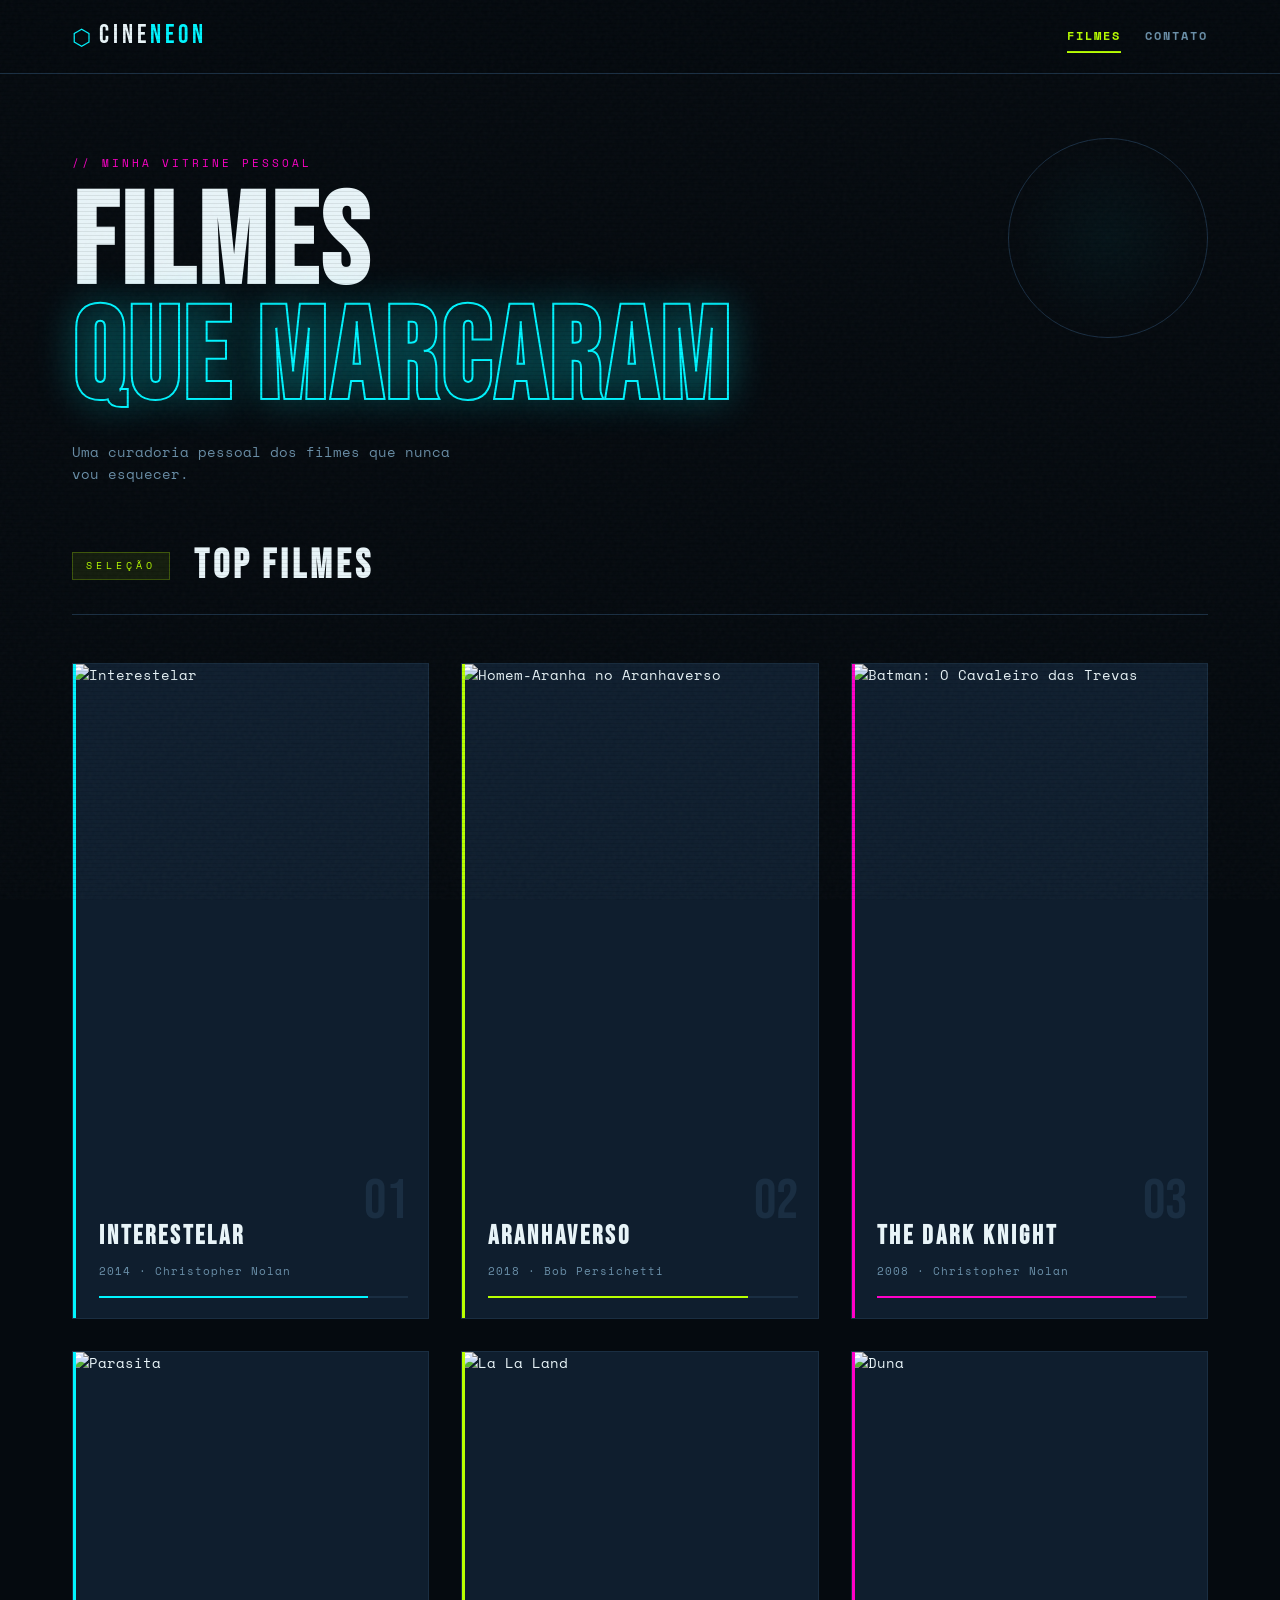
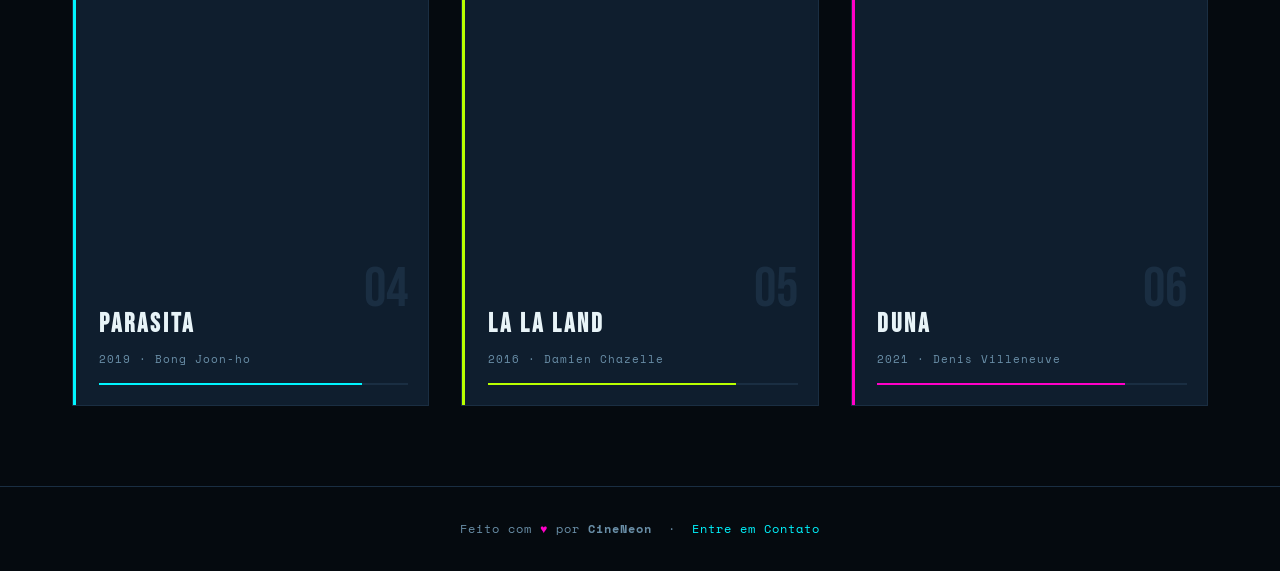
==== index.html @ 683c7df0 "Rename index (3).html to index.html" ====
<!DOCTYPE html>
<html lang="pt-BR">
<head>
  <meta charset="UTF-8" />
  <meta name="viewport" content="width=device-width, initial-scale=1.0" />
  <title>CineNeon — Filmes Favoritos</title>
  <link rel="preconnect" href="https://fonts.googleapis.com" />
  <link href="https://fonts.googleapis.com/css2?family=Bebas+Neue&family=Space+Mono:ital,wght@0,400;0,700;1,400&display=swap" rel="stylesheet" />
  <link rel="stylesheet" href="style.css" />
</head>
<body>

  <div class="scanlines"></div>
  <div class="noise"></div>

  <header>
    <div class="header-inner">
      <div class="logo">
        <span class="logo-icon">⬡</span>
        <span class="logo-text">CINE<em>NEON</em></span>
      </div>
      <nav>
        <a href="index.html" class="nav-link active">Filmes</a>
        <a href="contato.html" class="nav-link">Contato</a>
      </nav>
    </div>
  </header>

  <main>
    <section class="hero">
      <p class="hero-tag">// MINHA VITRINE PESSOAL</p>
      <h1 class="hero-title">FILMES<br/><span class="highlight">QUE MARCARAM</span></h1>
      <p class="hero-sub">Uma curadoria pessoal dos filmes que nunca vou esquecer.</p>
      <div class="hero-deco"></div>
    </section>

    <section class="movies-section">
      <div class="section-header">
        <span class="section-tag">SELEÇÃO</span>
        <h2>TOP FILMES</h2>
      </div>

      <div class="cards-grid">

        <!-- Card 1 -->
        <article class="card" data-index="01">
          <div class="card-img-wrap">
            <img src="https://upload.wikimedia.org/wikipedia/en/0/0c/Interstellar_film_poster.jpg" alt="Interestelar" loading="lazy" />
            <div class="card-overlay">
              <span class="card-genre">Sci-Fi · Drama</span>
              <button class="btn-watch" onclick="mostrarAlerta('Interestelar', 2014, '⭐ 8.7/10')">VER DETALHES</button>
            </div>
          </div>
          <div class="card-body">
            <span class="card-number">01</span>
            <h3 class="card-title">INTERESTELAR</h3>
            <p class="card-year">2014 · Christopher Nolan</p>
            <div class="card-bar"><span style="width: 87%"></span></div>
          </div>
        </article>

        <!-- Card 2 -->
        <article class="card card--alt" data-index="02">
          <div class="card-img-wrap">
            <img src="https://upload.wikimedia.org/wikipedia/en/1/1e/Spider-Man_Into_the_Spider-Verse.png" alt="Homem-Aranha no Aranhaverso" loading="lazy" />
            <div class="card-overlay">
              <span class="card-genre">Animação · Ação</span>
              <button class="btn-watch" onclick="mostrarAlerta('Homem-Aranha no Aranhaverso', 2018, '⭐ 8.4/10')">VER DETALHES</button>
            </div>
          </div>
          <div class="card-body">
            <span class="card-number">02</span>
            <h3 class="card-title">ARANHAVERSO</h3>
            <p class="card-year">2018 · Bob Persichetti</p>
            <div class="card-bar"><span style="width: 84%"></span></div>
          </div>
        </article>

        <!-- Card 3 -->
        <article class="card card--accent" data-index="03">
          <div class="card-img-wrap">
            <img src="https://upload.wikimedia.org/wikipedia/en/8/8a/The_Dark_Knight_%282008_film%29.jpg" alt="Batman: O Cavaleiro das Trevas" loading="lazy" />
            <div class="card-overlay">
              <span class="card-genre">Ação · Crime</span>
              <button class="btn-watch" onclick="mostrarAlerta('Batman: O Cavaleiro das Trevas', 2008, '⭐ 9.0/10')">VER DETALHES</button>
            </div>
          </div>
          <div class="card-body">
            <span class="card-number">03</span>
            <h3 class="card-title">THE DARK KNIGHT</h3>
            <p class="card-year">2008 · Christopher Nolan</p>
            <div class="card-bar"><span style="width: 90%"></span></div>
          </div>
        </article>

        <!-- Card 4 -->
        <article class="card" data-index="04">
          <div class="card-img-wrap">
            <img src="https://upload.wikimedia.org/wikipedia/en/a/a7/Parasite_%282019_film%29.png" alt="Parasita" loading="lazy" />
            <div class="card-overlay">
              <span class="card-genre">Drama · Thriller</span>
              <button class="btn-watch" onclick="mostrarAlerta('Parasita', 2019, '⭐ 8.5/10')">VER DETALHES</button>
            </div>
          </div>
          <div class="card-body">
            <span class="card-number">04</span>
            <h3 class="card-title">PARASITA</h3>
            <p class="card-year">2019 · Bong Joon-ho</p>
            <div class="card-bar"><span style="width: 85%"></span></div>
          </div>
        </article>

        <!-- Card 5 -->
        <article class="card card--alt" data-index="05">
          <div class="card-img-wrap">
            <img src="https://upload.wikimedia.org/wikipedia/en/3/3b/La_La_Land_%28film%29.png" alt="La La Land" loading="lazy" />
            <div class="card-overlay">
              <span class="card-genre">Musical · Romance</span>
              <button class="btn-watch" onclick="mostrarAlerta('La La Land', 2016, '⭐ 8.0/10')">VER DETALHES</button>
            </div>
          </div>
          <div class="card-body">
            <span class="card-number">05</span>
            <h3 class="card-title">LA LA LAND</h3>
            <p class="card-year">2016 · Damien Chazelle</p>
            <div class="card-bar"><span style="width: 80%"></span></div>
          </div>
        </article>

        <!-- Card 6 -->
        <article class="card card--accent" data-index="06">
          <div class="card-img-wrap">
            <img src="https://upload.wikimedia.org/wikipedia/en/b/b9/Dune_Poster_2021.jpg" alt="Duna" loading="lazy" />
            <div class="card-overlay">
              <span class="card-genre">Sci-Fi · Épico</span>
              <button class="btn-watch" onclick="mostrarAlerta('Duna', 2021, '⭐ 8.0/10')">VER DETALHES</button>
            </div>
          </div>
          <div class="card-body">
            <span class="card-number">06</span>
            <h3 class="card-title">DUNA</h3>
            <p class="card-year">2021 · Denis Villeneuve</p>
            <div class="card-bar"><span style="width: 80%"></span></div>
          </div>
        </article>

      </div>
    </section>
  </main>

  <footer>
    <p>Feito com <span class="heart">♥</span> por <strong>CineNeon</strong> &nbsp;·&nbsp; <a href="contato.html">Entre em Contato</a></p>
  </footer>

  <!-- Modal -->
  <div id="modal" class="modal hidden">
    <div class="modal-box">
      <button class="modal-close" onclick="fecharModal()">✕</button>
      <p class="modal-tag">// DETALHES DO FILME</p>
      <h2 id="modal-title"></h2>
      <p id="modal-year"></p>
      <p id="modal-rating"></p>
      <button class="btn-modal-ok" onclick="fecharModal()">FECHAR</button>
    </div>
  </div>

  <script src="script.js"></script>
</body>
</html>
---- style.css ----
/* ===========================
   CINENEON — STYLES
   Paleta: Ácido Neon sobre Escuro
   Cores: Ciano, Lima, Magenta, Laranja
=========================== */

:root {
  --bg:       #050a0f;
  --bg2:      #080f17;
  --bg3:      #0d1821;
  --surface:  #0f1e2e;
  --border:   #1a2e42;

  --cyan:     #00f5ff;
  --lime:     #b8ff00;
  --magenta:  #ff00c8;
  --orange:   #ff6b00;
  --yellow:   #ffe600;

  --text:     #e8f4f8;
  --text-dim: #6a8fa8;

  --font-display: 'Bebas Neue', sans-serif;
  --font-body:    'Space Mono', monospace;
}

*, *::before, *::after { box-sizing: border-box; margin: 0; padding: 0; }

html { scroll-behavior: smooth; }

body {
  background: var(--bg);
  color: var(--text);
  font-family: var(--font-body);
  font-size: 14px;
  line-height: 1.6;
  overflow-x: hidden;
  position: relative;
}

/* ── Atmospheric effects ─────────────── */
.scanlines {
  pointer-events: none;
  position: fixed; inset: 0; z-index: 999;
  background: repeating-linear-gradient(
    to bottom,
    transparent 0px,
    transparent 3px,
    rgba(0,0,0,0.08) 3px,
    rgba(0,0,0,0.08) 4px
  );
}

.noise {
  pointer-events: none;
  position: fixed; inset: 0; z-index: 998;
  opacity: 0.03;
  background-image: url("data:image/svg+xml,%3Csvg viewBox='0 0 256 256' xmlns='http://www.w3.org/2000/svg'%3E%3Cfilter id='noise'%3E%3CfeTurbulence type='fractalNoise' baseFrequency='0.9' numOctaves='4' stitchTiles='stitch'/%3E%3C/filter%3E%3Crect width='100%25' height='100%25' filter='url(%23noise)'/%3E%3C/svg%3E");
  background-repeat: repeat;
}

/* ── HEADER ──────────────────────────── */
header {
  position: sticky; top: 0; z-index: 100;
  background: rgba(5,10,15,0.92);
  backdrop-filter: blur(12px);
  border-bottom: 1px solid var(--border);
}

.header-inner {
  max-width: 1200px; margin: 0 auto;
  padding: 1rem 2rem;
  display: flex; align-items: center; justify-content: space-between;
}

.logo {
  display: flex; align-items: center; gap: 0.5rem;
  text-decoration: none;
}

.logo-icon {
  color: var(--cyan);
  font-size: 1.4rem;
  animation: pulse 2s ease-in-out infinite;
}

@keyframes pulse {
  0%, 100% { opacity: 1; text-shadow: 0 0 8px var(--cyan); }
  50%       { opacity: 0.6; text-shadow: none; }
}

.logo-text {
  font-family: var(--font-display);
  font-size: 1.6rem;
  letter-spacing: 4px;
  color: var(--text);
}
.logo-text em {
  font-style: normal;
  color: var(--cyan);
}

nav { display: flex; gap: 1.5rem; }

.nav-link {
  font-family: var(--font-body);
  font-size: 0.75rem;
  font-weight: 700;
  letter-spacing: 2px;
  text-transform: uppercase;
  text-decoration: none;
  color: var(--text-dim);
  padding: 0.4rem 0;
  border-bottom: 2px solid transparent;
  transition: color .2s, border-color .2s;
}
.nav-link:hover,
.nav-link.active {
  color: var(--lime);
  border-color: var(--lime);
}

/* ── HERO ────────────────────────────── */
.hero {
  max-width: 1200px; margin: 0 auto;
  padding: 5rem 2rem 3rem;
  position: relative;
}

.hero-tag {
  font-size: 0.7rem;
  letter-spacing: 3px;
  color: var(--magenta);
  margin-bottom: 1rem;
}

.hero-title {
  font-family: var(--font-display);
  font-size: clamp(4rem, 10vw, 8rem);
  line-height: 0.9;
  letter-spacing: 4px;
  color: var(--text);
  margin-bottom: 1.5rem;
}

.hero-title .highlight {
  color: transparent;
  -webkit-text-stroke: 2px var(--cyan);
  text-shadow: 0 0 40px rgba(0,245,255,0.3);
}

.hero-sub {
  font-size: 0.85rem;
  color: var(--text-dim);
  max-width: 400px;
}

.hero-deco {
  position: absolute; right: 2rem; top: 4rem;
  width: 200px; height: 200px;
  border: 1px solid var(--border);
  border-radius: 50%;
  background: radial-gradient(circle, rgba(0,245,255,0.04) 0%, transparent 70%);
  animation: spin 20s linear infinite;
}

@keyframes spin { to { transform: rotate(360deg); } }

/* ── MOVIES SECTION ──────────────────── */
.movies-section {
  max-width: 1200px; margin: 0 auto;
  padding: 0 2rem 5rem;
}

.section-header {
  display: flex; align-items: center; gap: 1.5rem;
  margin-bottom: 3rem;
  padding-bottom: 1rem;
  border-bottom: 1px solid var(--border);
}

.section-tag {
  font-size: 0.65rem;
  letter-spacing: 4px;
  color: var(--lime);
  background: rgba(184,255,0,0.08);
  border: 1px solid rgba(184,255,0,0.25);
  padding: 0.3rem 0.8rem;
}

.section-header h2 {
  font-family: var(--font-display);
  font-size: 2.5rem;
  letter-spacing: 4px;
  color: var(--text);
}

/* ── CARDS GRID ──────────────────────── */
.cards-grid {
  display: grid;
  grid-template-columns: repeat(auto-fill, minmax(280px, 1fr));
  gap: 2rem;
}

.card {
  background: var(--surface);
  border: 1px solid var(--border);
  overflow: hidden;
  position: relative;
  transition: transform .3s ease, box-shadow .3s ease;
  cursor: pointer;
}

.card::before {
  content: '';
  position: absolute; top: 0; left: 0;
  width: 3px; height: 100%;
  background: var(--cyan);
  transition: width .3s;
  z-index: 1;
}
.card--alt::before  { background: var(--lime); }
.card--accent::before { background: var(--magenta); }

.card:hover {
  transform: translateY(-6px);
  box-shadow: 0 20px 50px rgba(0,0,0,0.6),
              0 0 30px rgba(0,245,255,0.08);
}
.card--alt:hover  { box-shadow: 0 20px 50px rgba(0,0,0,0.6), 0 0 30px rgba(184,255,0,0.08); }
.card--accent:hover { box-shadow: 0 20px 50px rgba(0,0,0,0.6), 0 0 30px rgba(255,0,200,0.08); }

.card-img-wrap {
  position: relative;
  overflow: hidden;
  aspect-ratio: 2/3;
}

.card-img-wrap img {
  width: 100%; height: 100%;
  object-fit: cover;
  display: block;
  transition: transform .4s ease, filter .4s ease;
}

.card:hover .card-img-wrap img {
  transform: scale(1.05);
  filter: brightness(0.4);
}

.card-overlay {
  position: absolute; inset: 0;
  display: flex; flex-direction: column;
  align-items: center; justify-content: flex-end;
  padding: 2rem;
  opacity: 0;
  transition: opacity .3s;
}

.card:hover .card-overlay { opacity: 1; }

.card-genre {
  font-size: 0.65rem;
  letter-spacing: 2px;
  text-transform: uppercase;
  color: var(--text-dim);
  margin-bottom: 1rem;
}

.btn-watch {
  font-family: var(--font-body);
  font-size: 0.7rem;
  font-weight: 700;
  letter-spacing: 2px;
  background: transparent;
  color: var(--cyan);
  border: 1px solid var(--cyan);
  padding: 0.6rem 1.4rem;
  cursor: pointer;
  transition: background .2s, color .2s;
}
.card--alt .btn-watch  { color: var(--lime); border-color: var(--lime); }
.card--accent .btn-watch { color: var(--magenta); border-color: var(--magenta); }

.btn-watch:hover {
  background: var(--cyan);
  color: var(--bg);
}
.card--alt .btn-watch:hover  { background: var(--lime); color: var(--bg); }
.card--accent .btn-watch:hover { background: var(--magenta); color: var(--bg); }

.card-body {
  padding: 1.25rem 1.25rem 1.25rem 1.6rem;
  position: relative;
}

.card-number {
  position: absolute; top: -1.4rem; right: 1.25rem;
  font-family: var(--font-display);
  font-size: 3.5rem;
  color: var(--border);
  line-height: 1;
  pointer-events: none;
}

.card-title {
  font-family: var(--font-display);
  font-size: 1.6rem;
  letter-spacing: 3px;
  color: var(--text);
  margin-bottom: 0.25rem;
}

.card-year {
  font-size: 0.7rem;
  color: var(--text-dim);
  letter-spacing: 1px;
  margin-bottom: 1rem;
}

.card-bar {
  height: 2px;
  background: var(--border);
  overflow: hidden;
}
.card-bar span {
  display: block;
  height: 100%;
  background: var(--cyan);
  animation: barIn 1s ease forwards;
}
.card--alt .card-bar span  { background: var(--lime); }
.card--accent .card-bar span { background: var(--magenta); }

@keyframes barIn { from { width: 0 !important; } }

/* ── MODAL ───────────────────────────── */
.modal {
  position: fixed; inset: 0; z-index: 200;
  background: rgba(0,0,0,0.85);
  display: flex; align-items: center; justify-content: center;
  backdrop-filter: blur(8px);
  animation: fadeIn .2s ease;
}
.modal.hidden { display: none; }

@keyframes fadeIn { from { opacity: 0; } }

.modal-box {
  background: var(--surface);
  border: 1px solid var(--cyan);
  padding: 3rem;
  max-width: 480px; width: 90%;
  position: relative;
  box-shadow: 0 0 60px rgba(0,245,255,0.15);
  animation: slideUp .3s ease;
}

@keyframes slideUp { from { transform: translateY(20px); opacity: 0; } }

.modal-close {
  position: absolute; top: 1rem; right: 1rem;
  background: none; border: none;
  color: var(--text-dim); font-size: 1.2rem;
  cursor: pointer; transition: color .2s;
}
.modal-close:hover { color: var(--magenta); }

.modal-tag {
  font-size: 0.65rem;
  letter-spacing: 3px;
  color: var(--cyan);
  margin-bottom: 1rem;
}

.modal-box h2 {
  font-family: var(--font-display);
  font-size: 2.5rem;
  letter-spacing: 3px;
  margin-bottom: 0.75rem;
}

.modal-box p {
  color: var(--text-dim);
  font-size: 0.85rem;
  margin-bottom: 0.4rem;
}

/* ── CONTACT PAGE ────────────────────── */
.contact-main { max-width: 1200px; margin: 0 auto; padding: 0 2rem; }

.contact-hero {
  padding: 5rem 0 3rem;
}

.contact-section { padding-bottom: 5rem; }

.contact-grid {
  display: grid;
  grid-template-columns: 1fr 2fr;
  gap: 3rem;
  align-items: start;
}

@media (max-width: 768px) {
  .contact-grid { grid-template-columns: 1fr; }
}

.contact-info {
  display: flex; flex-direction: column; gap: 2rem;
  padding: 2rem;
  background: var(--surface);
  border: 1px solid var(--border);
  border-top: 3px solid var(--lime);
}

.info-block {
  display: flex; align-items: flex-start; gap: 1rem;
}

.info-icon {
  color: var(--lime);
  font-size: 1.2rem;
  flex-shrink: 0;
}

.info-block h4 {
  font-family: var(--font-body);
  font-size: 0.65rem;
  letter-spacing: 3px;
  color: var(--text-dim);
  margin-bottom: 0.25rem;
}

.info-block p {
  font-size: 0.85rem;
  color: var(--text);
}

.contact-deco {
  margin-top: auto;
  padding-top: 2rem;
  border-top: 1px solid var(--border);
}
.contact-deco span {
  font-family: var(--font-display);
  font-size: 1.8rem;
  letter-spacing: 4px;
  color: transparent;
  -webkit-text-stroke: 1px var(--magenta);
  opacity: 0.4;
}

/* ── FORM ────────────────────────────── */
.form-wrap {
  background: var(--surface);
  border: 1px solid var(--border);
  border-top: 3px solid var(--cyan);
  padding: 2.5rem;
}

.form-group {
  margin-bottom: 1.75rem;
}

.form-group label {
  display: block;
  font-size: 0.65rem;
  letter-spacing: 3px;
  color: var(--cyan);
  margin-bottom: 0.6rem;
}

.form-group input,
.form-group textarea {
  width: 100%;
  background: var(--bg2);
  border: 1px solid var(--border);
  border-bottom: 1px solid var(--cyan);
  color: var(--text);
  font-family: var(--font-body);
  font-size: 0.85rem;
  padding: 0.85rem 1rem;
  outline: none;
  transition: border-color .2s, box-shadow .2s;
  resize: vertical;
}

.form-group input:focus,
.form-group textarea:focus {
  border-color: var(--cyan);
  box-shadow: 0 0 0 3px rgba(0,245,255,0.06);
}

.form-group input::placeholder,
.form-group textarea::placeholder {
  color: var(--text-dim);
  font-size: 0.75rem;
}

.btn-submit {
  font-family: var(--font-body);
  font-size: 0.75rem;
  font-weight: 700;
  letter-spacing: 3px;
  background: var(--cyan);
  color: var(--bg);
  border: none;
  padding: 1rem 2rem;
  cursor: pointer;
  display: inline-flex; align-items: center; gap: 0.75rem;
  transition: background .2s, transform .15s;
  width: 100%;
  justify-content: center;
}

.btn-submit:hover {
  background: var(--lime);
  transform: translateY(-2px);
}

.btn-arrow { font-size: 1rem; }

/* ── SUCCESS STATE ───────────────────── */
.form-success {
  text-align: center;
  padding: 3rem 2rem;
}
.form-success.hidden { display: none; }

.success-icon {
  display: inline-flex;
  width: 3.5rem; height: 3.5rem;
  align-items: center; justify-content: center;
  border: 2px solid var(--lime);
  color: var(--lime);
  font-size: 1.5rem;
  border-radius: 50%;
  margin-bottom: 1.5rem;
  animation: scaleIn .4s ease;
}

@keyframes scaleIn { from { transform: scale(0); } }

.form-success h3 {
  font-family: var(--font-display);
  font-size: 2rem;
  letter-spacing: 3px;
  color: var(--lime);
  margin-bottom: 0.5rem;
}

.form-success p {
  color: var(--text-dim);
  font-size: 0.85rem;
}

/* ── FOOTER ──────────────────────────── */
footer {
  border-top: 1px solid var(--border);
  padding: 2rem;
  text-align: center;
  font-size: 0.75rem;
  color: var(--text-dim);
  letter-spacing: 1px;
}

footer a {
  color: var(--cyan);
  text-decoration: none;
}
footer a:hover { color: var(--lime); }

.heart { color: var(--magenta); }

/* ── MODAL BUTTON ───────────────────── */
.btn-modal-ok {
  font-family: var(--font-body);
  font-size: 0.7rem;
  font-weight: 700;
  letter-spacing: 2px;
  background: transparent;
  color: var(--cyan);
  border: 1px solid var(--cyan);
  padding: 0.7rem 1.5rem;
  cursor: pointer;
  margin-top: 1.5rem;
  transition: background .2s, color .2s;
}
.btn-modal-ok:hover { background: var(--cyan); color: var(--bg); }

/* ── RESPONSIVE ──────────────────────── */
@media (max-width: 600px) {
  .header-inner { padding: 1rem; }
  .hero, .movies-section { padding-left: 1rem; padding-right: 1rem; }
  .hero-deco { display: none; }
  .cards-grid { grid-template-columns: 1fr; }
  .modal-box { padding: 2rem 1.5rem; }
}
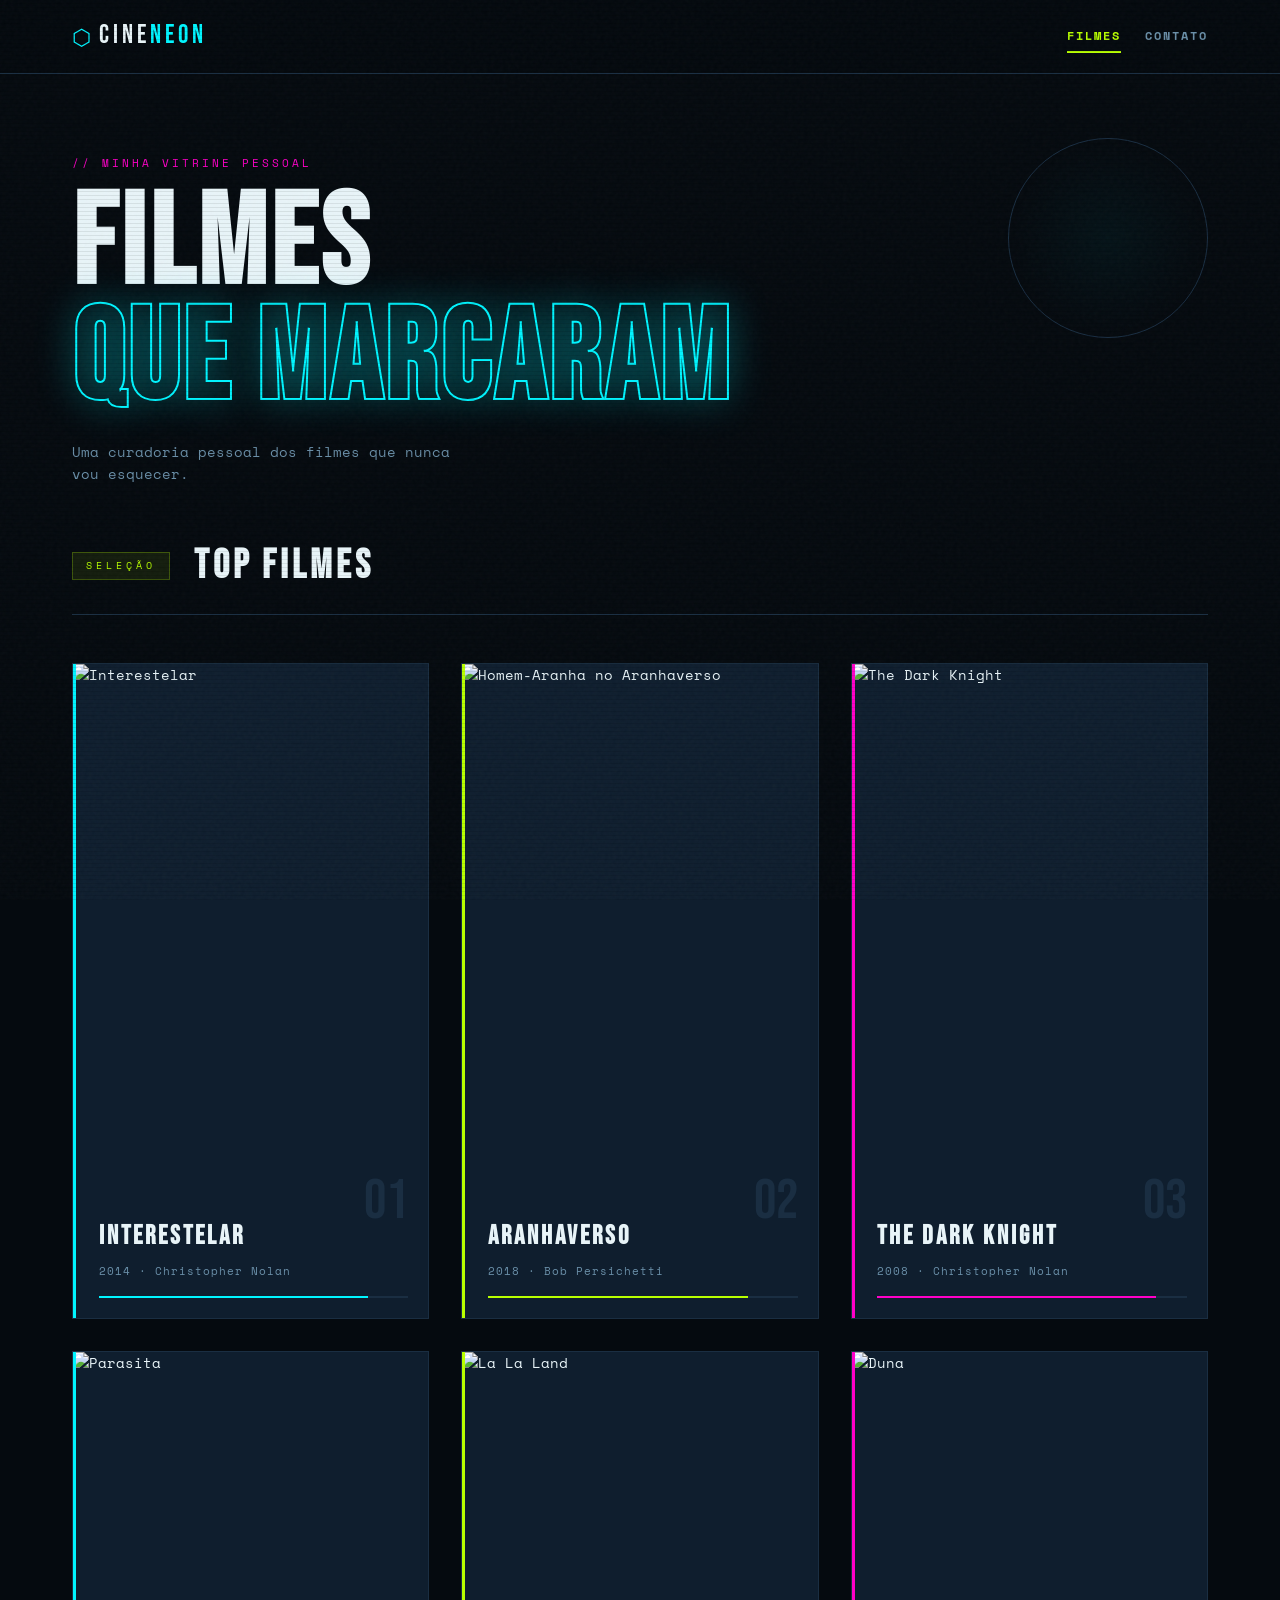
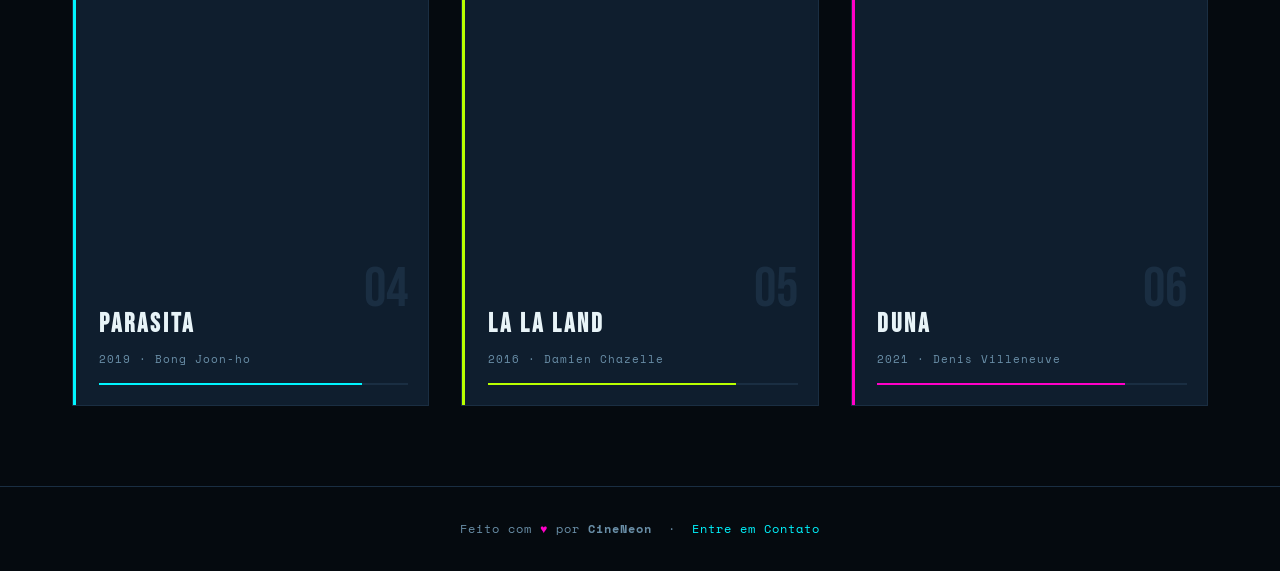
==== commit a4770658: "Rename index (5).html to index.html" ====
--- a/index.html
+++ b/index.html
@@ -45,7 +45,7 @@
         <!-- Card 1 -->
         <article class="card" data-index="01">
           <div class="card-img-wrap">
-            <img src="https://upload.wikimedia.org/wikipedia/en/0/0c/Interstellar_film_poster.jpg" alt="Interestelar" loading="lazy" />
+            <img src="img/interstellar.jpg" alt="Interestelar" loading="lazy" />
             <div class="card-overlay">
               <span class="card-genre">Sci-Fi · Drama</span>
               <button class="btn-watch" onclick="mostrarAlerta('Interestelar', 2014, '⭐ 8.7/10')">VER DETALHES</button>
@@ -62,7 +62,7 @@
         <!-- Card 2 -->
         <article class="card card--alt" data-index="02">
           <div class="card-img-wrap">
-            <img src="https://upload.wikimedia.org/wikipedia/en/1/1e/Spider-Man_Into_the_Spider-Verse.png" alt="Homem-Aranha no Aranhaverso" loading="lazy" />
+            <img src="img/aranhaverso.jpg" alt="Homem-Aranha no Aranhaverso" loading="lazy" />
             <div class="card-overlay">
               <span class="card-genre">Animação · Ação</span>
               <button class="btn-watch" onclick="mostrarAlerta('Homem-Aranha no Aranhaverso', 2018, '⭐ 8.4/10')">VER DETALHES</button>
@@ -79,7 +79,7 @@
         <!-- Card 3 -->
         <article class="card card--accent" data-index="03">
           <div class="card-img-wrap">
-            <img src="https://upload.wikimedia.org/wikipedia/en/8/8a/The_Dark_Knight_%282008_film%29.jpg" alt="Batman: O Cavaleiro das Trevas" loading="lazy" />
+            <img src="img/darkknight.jpg" alt="The Dark Knight" loading="lazy" />
             <div class="card-overlay">
               <span class="card-genre">Ação · Crime</span>
               <button class="btn-watch" onclick="mostrarAlerta('Batman: O Cavaleiro das Trevas', 2008, '⭐ 9.0/10')">VER DETALHES</button>
@@ -96,7 +96,7 @@
         <!-- Card 4 -->
         <article class="card" data-index="04">
           <div class="card-img-wrap">
-            <img src="https://upload.wikimedia.org/wikipedia/en/a/a7/Parasite_%282019_film%29.png" alt="Parasita" loading="lazy" />
+            <img src="img/parasita.jpg" alt="Parasita" loading="lazy" />
             <div class="card-overlay">
               <span class="card-genre">Drama · Thriller</span>
               <button class="btn-watch" onclick="mostrarAlerta('Parasita', 2019, '⭐ 8.5/10')">VER DETALHES</button>
@@ -113,7 +113,7 @@
         <!-- Card 5 -->
         <article class="card card--alt" data-index="05">
           <div class="card-img-wrap">
-            <img src="https://upload.wikimedia.org/wikipedia/en/3/3b/La_La_Land_%28film%29.png" alt="La La Land" loading="lazy" />
+            <img src="img/lalaland.jpg" alt="La La Land" loading="lazy" />
             <div class="card-overlay">
               <span class="card-genre">Musical · Romance</span>
               <button class="btn-watch" onclick="mostrarAlerta('La La Land', 2016, '⭐ 8.0/10')">VER DETALHES</button>
@@ -130,7 +130,7 @@
         <!-- Card 6 -->
         <article class="card card--accent" data-index="06">
           <div class="card-img-wrap">
-            <img src="https://upload.wikimedia.org/wikipedia/en/b/b9/Dune_Poster_2021.jpg" alt="Duna" loading="lazy" />
+            <img src="img/duna.jpg" alt="Duna" loading="lazy" />
             <div class="card-overlay">
               <span class="card-genre">Sci-Fi · Épico</span>
               <button class="btn-watch" onclick="mostrarAlerta('Duna', 2021, '⭐ 8.0/10')">VER DETALHES</button>
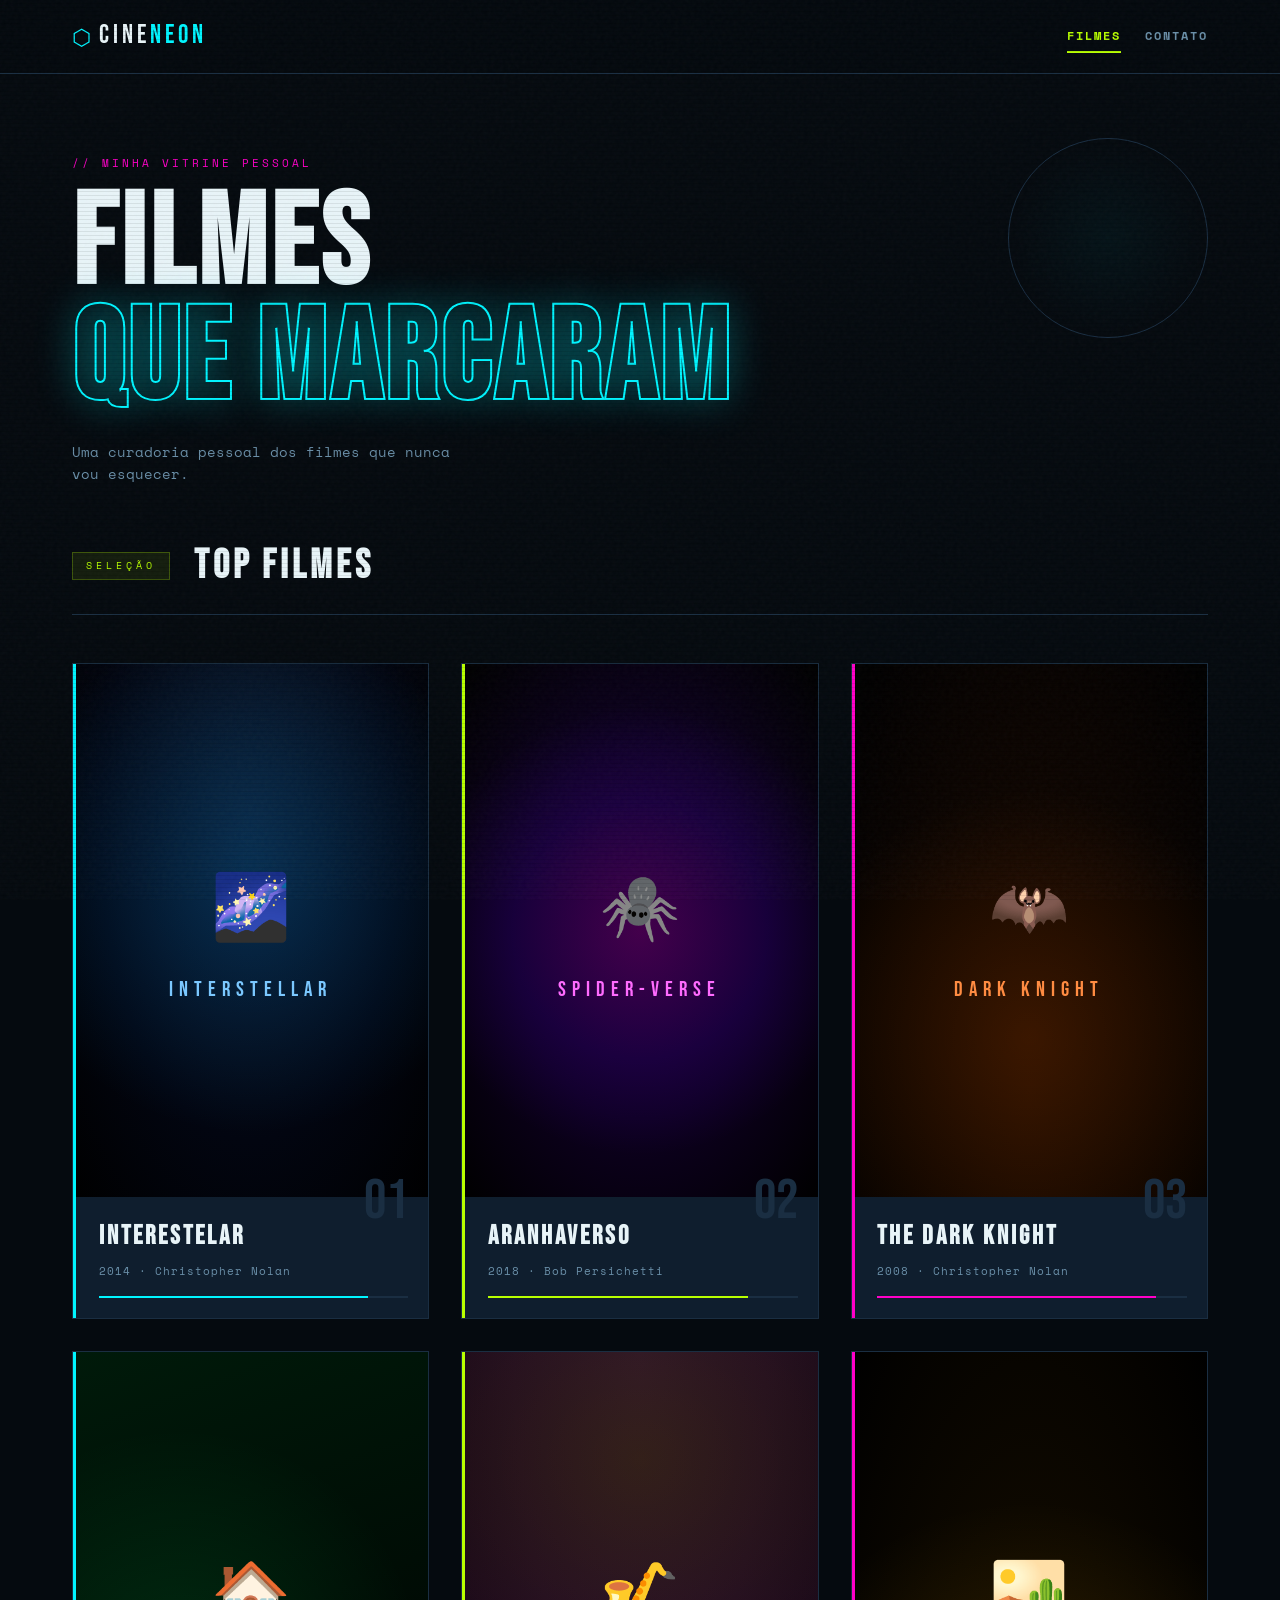
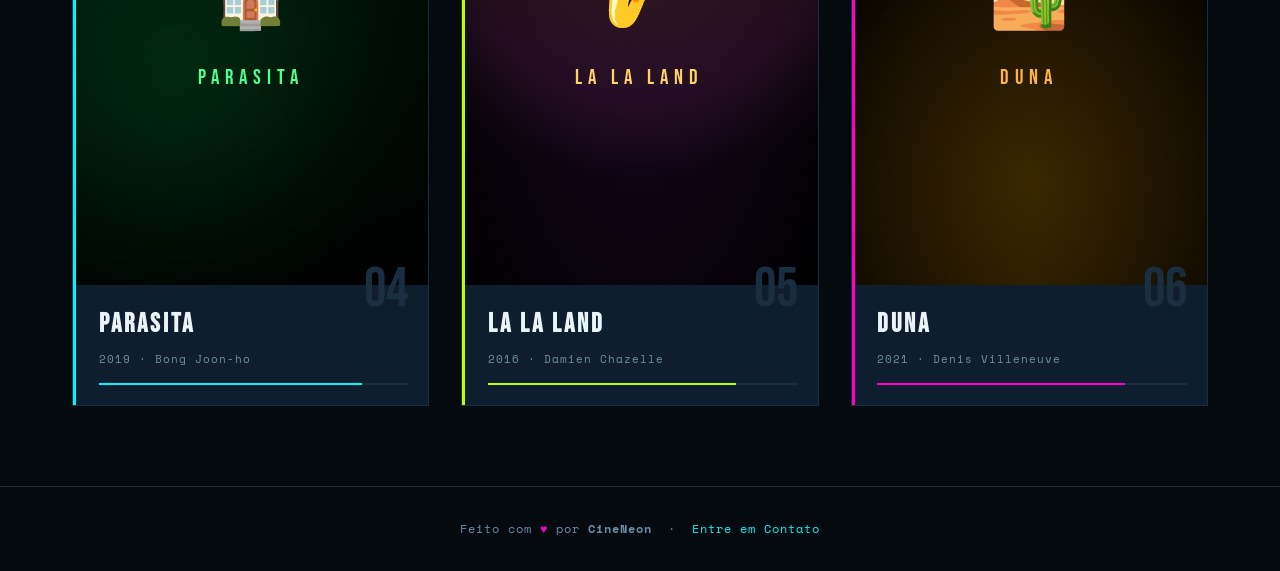
==== commit b762c7e9: "Rename index (6).html to index.html" ====
--- a/index.html
+++ b/index.html
@@ -45,7 +45,11 @@
         <!-- Card 1 -->
         <article class="card" data-index="01">
           <div class="card-img-wrap">
-            <img src="img/interstellar.jpg" alt="Interestelar" loading="lazy" />
+            <div class="poster poster--interstellar">
+              <div class="poster-glow"></div>
+              <span class="poster-icon">🌌</span>
+              <span class="poster-label">INTERSTELLAR</span>
+            </div>
             <div class="card-overlay">
               <span class="card-genre">Sci-Fi · Drama</span>
               <button class="btn-watch" onclick="mostrarAlerta('Interestelar', 2014, '⭐ 8.7/10')">VER DETALHES</button>
@@ -62,7 +66,11 @@
         <!-- Card 2 -->
         <article class="card card--alt" data-index="02">
           <div class="card-img-wrap">
-            <img src="img/aranhaverso.jpg" alt="Homem-Aranha no Aranhaverso" loading="lazy" />
+            <div class="poster poster--spiderman">
+              <div class="poster-glow"></div>
+              <span class="poster-icon">🕷️</span>
+              <span class="poster-label">SPIDER-VERSE</span>
+            </div>
             <div class="card-overlay">
               <span class="card-genre">Animação · Ação</span>
               <button class="btn-watch" onclick="mostrarAlerta('Homem-Aranha no Aranhaverso', 2018, '⭐ 8.4/10')">VER DETALHES</button>
@@ -79,7 +87,11 @@
         <!-- Card 3 -->
         <article class="card card--accent" data-index="03">
           <div class="card-img-wrap">
-            <img src="img/darkknight.jpg" alt="The Dark Knight" loading="lazy" />
+            <div class="poster poster--darkknight">
+              <div class="poster-glow"></div>
+              <span class="poster-icon">🦇</span>
+              <span class="poster-label">DARK KNIGHT</span>
+            </div>
             <div class="card-overlay">
               <span class="card-genre">Ação · Crime</span>
               <button class="btn-watch" onclick="mostrarAlerta('Batman: O Cavaleiro das Trevas', 2008, '⭐ 9.0/10')">VER DETALHES</button>
@@ -96,7 +108,11 @@
         <!-- Card 4 -->
         <article class="card" data-index="04">
           <div class="card-img-wrap">
-            <img src="img/parasita.jpg" alt="Parasita" loading="lazy" />
+            <div class="poster poster--parasita">
+              <div class="poster-glow"></div>
+              <span class="poster-icon">🏠</span>
+              <span class="poster-label">PARASITA</span>
+            </div>
             <div class="card-overlay">
               <span class="card-genre">Drama · Thriller</span>
               <button class="btn-watch" onclick="mostrarAlerta('Parasita', 2019, '⭐ 8.5/10')">VER DETALHES</button>
@@ -113,7 +129,11 @@
         <!-- Card 5 -->
         <article class="card card--alt" data-index="05">
           <div class="card-img-wrap">
-            <img src="img/lalaland.jpg" alt="La La Land" loading="lazy" />
+            <div class="poster poster--lalaland">
+              <div class="poster-glow"></div>
+              <span class="poster-icon">🎷</span>
+              <span class="poster-label">LA LA LAND</span>
+            </div>
             <div class="card-overlay">
               <span class="card-genre">Musical · Romance</span>
               <button class="btn-watch" onclick="mostrarAlerta('La La Land', 2016, '⭐ 8.0/10')">VER DETALHES</button>
@@ -130,7 +150,11 @@
         <!-- Card 6 -->
         <article class="card card--accent" data-index="06">
           <div class="card-img-wrap">
-            <img src="img/duna.jpg" alt="Duna" loading="lazy" />
+            <div class="poster poster--duna">
+              <div class="poster-glow"></div>
+              <span class="poster-icon">🏜️</span>
+              <span class="poster-label">DUNA</span>
+            </div>
             <div class="card-overlay">
               <span class="card-genre">Sci-Fi · Épico</span>
               <button class="btn-watch" onclick="mostrarAlerta('Duna', 2021, '⭐ 8.0/10')">VER DETALHES</button>
--- a/style.css
+++ b/style.css
@@ -589,6 +589,94 @@
 }
 .btn-modal-ok:hover { background: var(--cyan); color: var(--bg); }
 
+/* ── CSS POSTERS ─────────────────────────── */
+.poster {
+  width: 100%; height: 100%;
+  display: flex; flex-direction: column;
+  align-items: center; justify-content: center;
+  gap: 1rem;
+  position: relative;
+  overflow: hidden;
+  transition: filter .4s ease;
+}
+
+.card:hover .poster { filter: brightness(0.3); }
+
+.poster-glow {
+  position: absolute; inset: 0;
+  opacity: 0.6;
+  transition: opacity .4s;
+}
+.card:hover .poster-glow { opacity: 0; }
+
+.poster-icon {
+  font-size: 4rem;
+  z-index: 1;
+  animation: float 3s ease-in-out infinite;
+}
+
+@keyframes float {
+  0%, 100% { transform: translateY(0); }
+  50%       { transform: translateY(-10px); }
+}
+
+.poster-label {
+  font-family: var(--font-display);
+  font-size: 1.3rem;
+  letter-spacing: 6px;
+  z-index: 1;
+  text-align: center;
+  padding: 0 1rem;
+}
+
+.poster--interstellar {
+  background: radial-gradient(ellipse at 50% 30%, #0a1628 0%, #020510 60%, #000 100%);
+}
+.poster--interstellar .poster-glow {
+  background: radial-gradient(circle at 50% 40%, rgba(0,150,255,0.35) 0%, transparent 70%);
+}
+.poster--interstellar .poster-label { color: #7bc8ff; }
+
+.poster--spiderman {
+  background: radial-gradient(ellipse at 50% 50%, #1a0030 0%, #0d0020 50%, #000 100%);
+}
+.poster--spiderman .poster-glow {
+  background: radial-gradient(circle at 50% 50%, rgba(255,0,200,0.3) 0%, rgba(100,0,255,0.2) 40%, transparent 70%);
+}
+.poster--spiderman .poster-label { color: #ff6bff; }
+
+.poster--darkknight {
+  background: radial-gradient(ellipse at 50% 80%, #1a0a00 0%, #0d0500 50%, #000 100%);
+}
+.poster--darkknight .poster-glow {
+  background: radial-gradient(circle at 50% 70%, rgba(255,100,0,0.25) 0%, transparent 60%);
+}
+.poster--darkknight .poster-label { color: #ff8c42; }
+
+.poster--parasita {
+  background: linear-gradient(160deg, #001a0a 0%, #000d05 50%, #000 100%);
+}
+.poster--parasita .poster-glow {
+  background: radial-gradient(circle at 30% 60%, rgba(0,255,100,0.2) 0%, transparent 60%);
+}
+.poster--parasita .poster-label { color: #4dff91; }
+
+.poster--lalaland {
+  background: radial-gradient(ellipse at 50% 0%, #1a0a20 0%, #100515 50%, #000 100%);
+}
+.poster--lalaland .poster-glow {
+  background: radial-gradient(circle at 50% 20%, rgba(255,200,0,0.2) 0%, rgba(255,100,200,0.15) 50%, transparent 70%);
+}
+.poster--lalaland .poster-label { color: #ffd166; }
+
+.poster--duna {
+  background: radial-gradient(ellipse at 50% 100%, #1a1000 0%, #0d0800 50%, #000 100%);
+}
+.poster--duna .poster-glow {
+  background: radial-gradient(circle at 50% 80%, rgba(255,180,0,0.25) 0%, transparent 60%);
+}
+.poster--duna .poster-label { color: #ffb347; }
+
 /* ── RESPONSIVE ──────────────────────── */
 @media (max-width: 600px) {
   .header-inner { padding: 1rem; }
